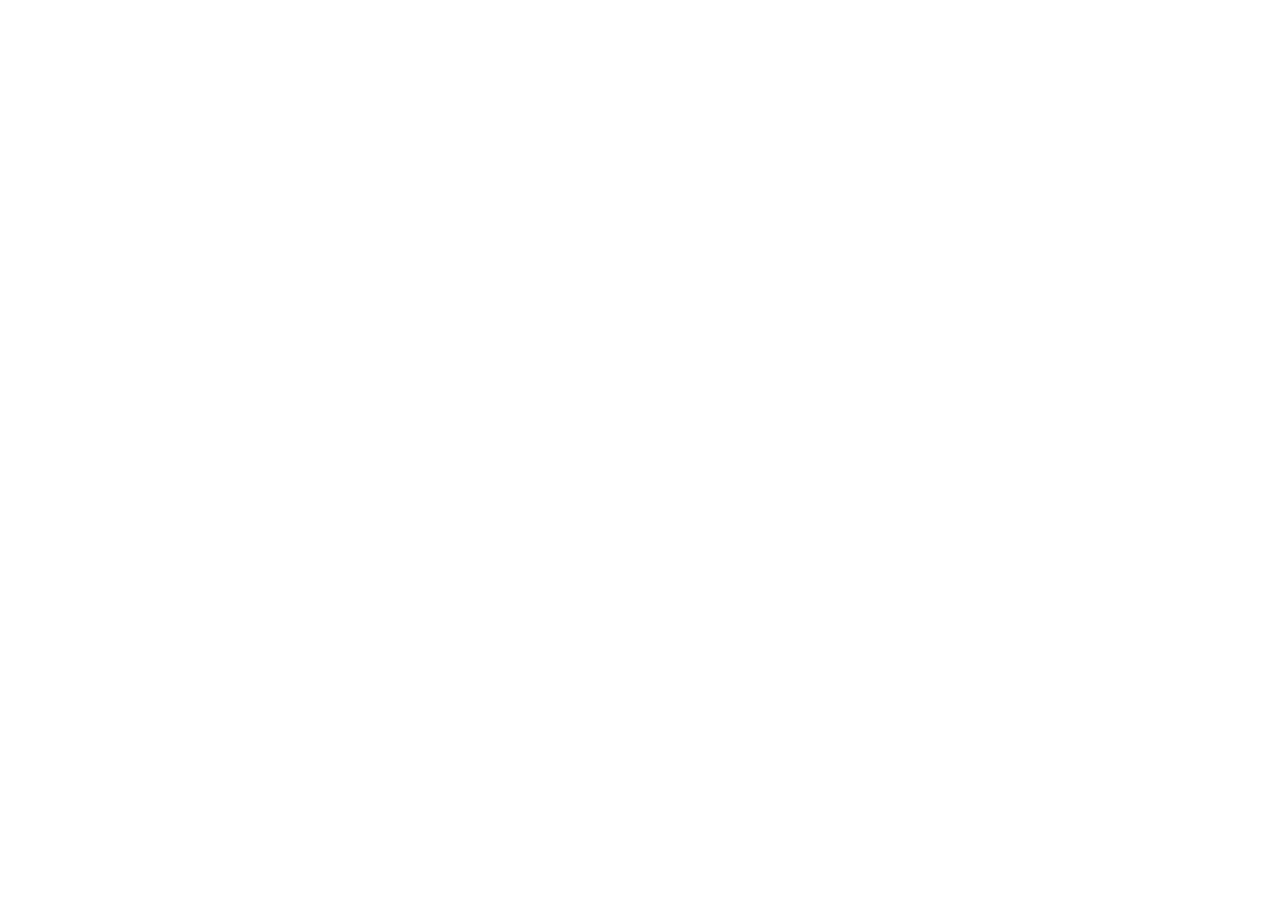
==== docs/index.html @ 8fde54ff "first commit" ====
<!DOCTYPE html>
<html lang="ja">
  <head>
    <meta charset="UTF-8" />
    <meta name="viewport" content="width=device-width, initial-scale=1.0" />
    <title>Your Name | Web名刺</title>
    <meta name="description" content="Your Name のWeb名刺です。" />
    <link rel="stylesheet" href="./style.css" />
  </head>
  <body>
    <!--
      ここは空の雛形です。
      /web-card スキルが要件を聞き、このファイルを丸ごと書き換えます。
      自分でここを直接編集する必要はありません。
    -->
    <script src="./script.js"></script>
  </body>
</html>
---- docs/style.css ----
/*
  空の雛形です。
  /web-card スキルが要件を聞いてから、このファイルを丸ごと書き換えます。
*/

/* CSS 変数だけ残しておきます。色の希望はここを変えると全体に反映されます */
:root {
  --bg: #14110f;
  --card: #1e1a17;
  --text: #f3ebe3;
  --muted: #b3a79c;
  --line: rgba(243, 235, 227, 0.12);
  --accent: #e07a5f;
}

* {
  box-sizing: border-box;
}

html,
body {
  margin: 0;
  min-height: 100%;
}
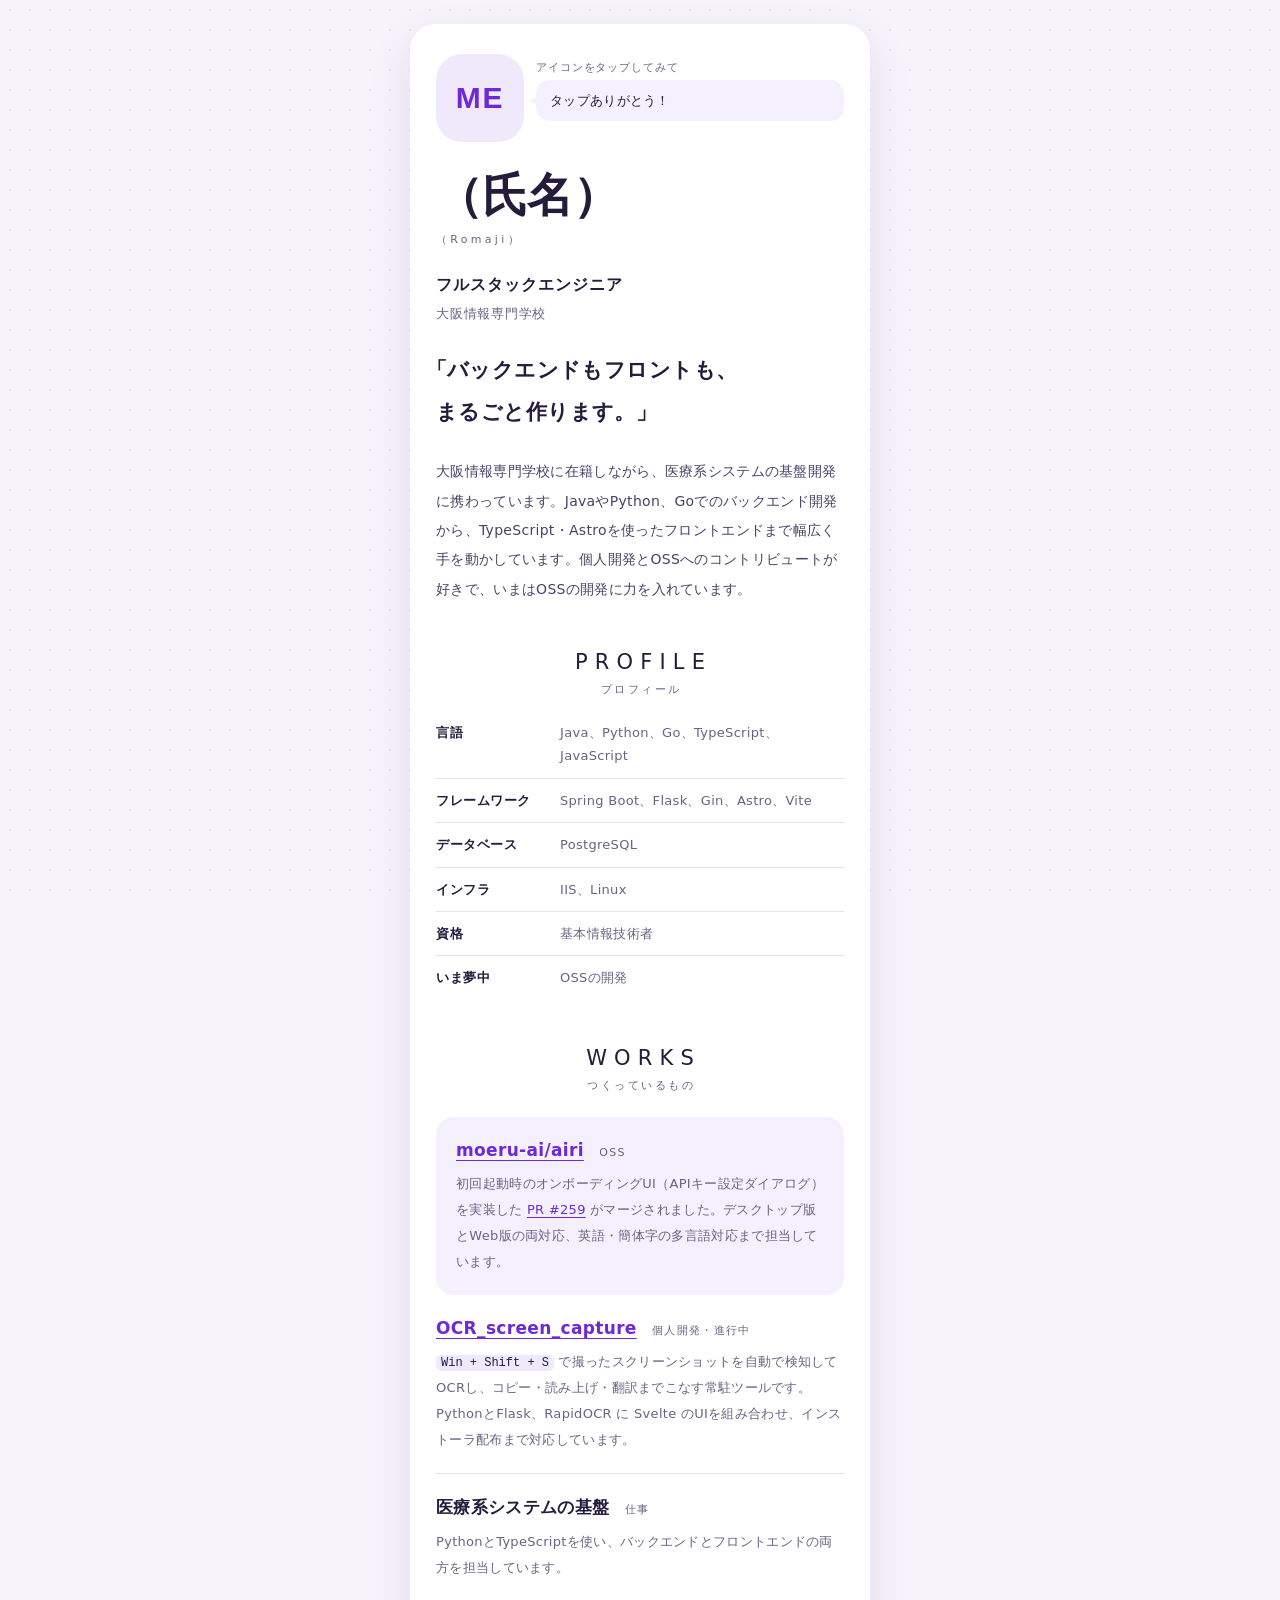
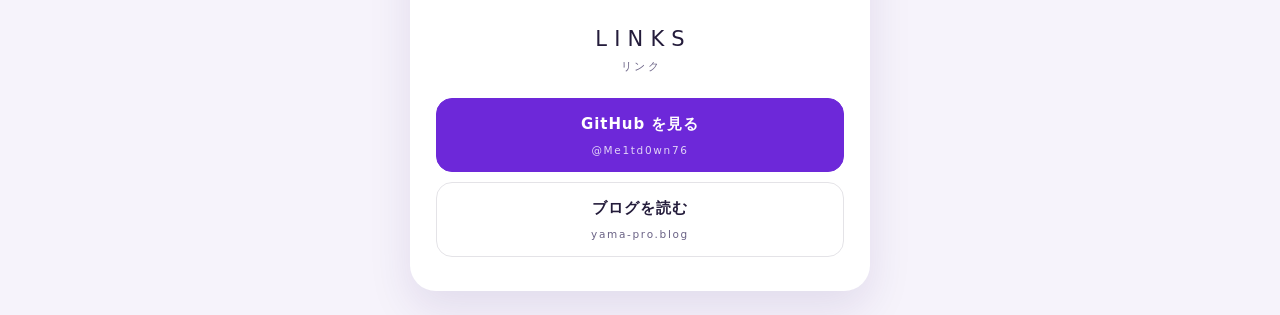
==== commit 1c080d8f: "chore: starter を docs に反映 [skip actions]" ====
--- a/docs/index.html
+++ b/docs/index.html
@@ -3,16 +3,121 @@
   <head>
     <meta charset="UTF-8" />
     <meta name="viewport" content="width=device-width, initial-scale=1.0" />
-    <title>Your Name | Web名刺</title>
-    <meta name="description" content="Your Name のWeb名刺です。" />
+    <title>（氏名） | Web名刺</title>
+    <meta name="description" content="（氏名）のWeb名刺です。フルスタックエンジニア、大阪情報専門学校。" />
+    <meta name="theme-color" content="#f6f3fb" media="(prefers-color-scheme: light)" />
+    <meta name="theme-color" content="#14101f" media="(prefers-color-scheme: dark)" />
+    <meta property="og:type" content="profile" />
+    <meta property="og:title" content="（氏名） | Web名刺" />
+    <meta property="og:description" content="フルスタックエンジニア、大阪情報専門学校。" />
     <link rel="stylesheet" href="./style.css" />
   </head>
   <body>
     <!--
-      ここは空の雛形です。
-      /web-card スキルが要件を聞き、このファイルを丸ごと書き換えます。
-      自分でここを直接編集する必要はありません。
+      ★ 自分で書き換えるところ
+      1. <title> / description / og:title の「（氏名）」
+      2. 下の <h1 class="name"> の「（氏名）」と <p class="romaji"> の「（Romaji）」
+      3. アイコン画像を starter/assets/avatar.png として置く
+         （画像を置くまでは data-fallback の文字がアイコンに表示されます）
+      4. あいさつのセリフは script.js の greetings を編集してください
     -->
+    <main class="card">
+      <header class="intro">
+        <div class="hello">
+          <button class="stamp" type="button" data-fallback="ME" aria-label="あいさつを切り替える">
+            <img src="./assets/avatar.png" alt="" width="88" height="88" fetchpriority="high" />
+          </button>
+          <div class="hello-talk">
+            <p class="hint">アイコンをタップしてみて</p>
+            <p class="bubble" id="greeting" aria-live="polite">タップありがとう！</p>
+          </div>
+        </div>
+
+        <h1 class="name">（氏名）</h1>
+        <p class="romaji" translate="no">（Romaji）</p>
+
+        <p class="role">フルスタックエンジニア</p>
+        <p class="meta">大阪情報専門学校</p>
+
+        <p class="lede">「バックエンドもフロントも、まるごと作ります。」</p>
+
+        <p class="about">大阪情報専門学校に在籍しながら、医療系システムの基盤開発に携わっています。JavaやPython、Goでのバックエンド開発から、TypeScript・Astroを使ったフロントエンドまで幅広く手を動かしています。個人開発とOSSへのコントリビュートが好きで、いまはOSSの開発に力を入れています。</p>
+      </header>
+
+      <section class="block reveal">
+        <h2>
+          <span class="en" translate="no">PROFILE</span>
+          <span class="ja">プロフィール</span>
+        </h2>
+        <dl class="facts">
+          <dt>言語</dt>
+          <dd translate="no">Java、Python、Go、TypeScript、JavaScript</dd>
+
+          <dt>フレームワーク</dt>
+          <dd translate="no">Spring&nbsp;Boot、Flask、Gin、Astro、Vite</dd>
+
+          <dt>データベース</dt>
+          <dd translate="no">PostgreSQL</dd>
+
+          <dt>インフラ</dt>
+          <dd translate="no">IIS、Linux</dd>
+
+          <dt>資格</dt>
+          <dd>基本情報技術者</dd>
+
+          <dt>いま夢中</dt>
+          <dd>OSSの開発</dd>
+        </dl>
+      </section>
+
+      <section class="block reveal">
+        <h2>
+          <span class="en" translate="no">WORKS</span>
+          <span class="ja">つくっているもの</span>
+        </h2>
+        <ul class="works">
+          <li class="work work-lead">
+            <h3>
+              <a href="https://github.com/moeru-ai/airi" target="_blank" rel="noopener noreferrer" translate="no">moeru-ai/airi</a>
+              <span class="kind">OSS</span>
+            </h3>
+            <p>初回起動時のオンボーディングUI（APIキー設定ダイアログ）を実装した <a href="https://github.com/moeru-ai/airi/pull/259" target="_blank" rel="noopener noreferrer" translate="no">PR&nbsp;#259</a> がマージされました。デスクトップ版とWeb版の両対応、英語・簡体字の多言語対応まで担当しています。</p>
+          </li>
+          <li class="work">
+            <h3>
+              <a href="https://github.com/Me1td0wn76/OCR_screen_capture" target="_blank" rel="noopener noreferrer" translate="no">OCR_screen_capture</a>
+              <span class="kind">個人開発・進行中</span>
+            </h3>
+            <p><code translate="no">Win&nbsp;+&nbsp;Shift&nbsp;+&nbsp;S</code> で撮ったスクリーンショットを自動で検知してOCRし、コピー・読み上げ・翻訳までこなす常駐ツールです。PythonとFlask、RapidOCR に Svelte のUIを組み合わせ、インストーラ配布まで対応しています。</p>
+          </li>
+          <li class="work">
+            <h3>
+              医療系システムの基盤
+              <span class="kind">仕事</span>
+            </h3>
+            <p>PythonとTypeScriptを使い、バックエンドとフロントエンドの両方を担当しています。</p>
+          </li>
+        </ul>
+      </section>
+
+      <section class="block reveal">
+        <h2>
+          <span class="en" translate="no">LINKS</span>
+          <span class="ja">リンク</span>
+        </h2>
+        <nav class="links" aria-label="リンク">
+          <a class="btn btn-main" href="https://github.com/Me1td0wn76" target="_blank" rel="noopener noreferrer">
+            GitHub を見る
+            <span class="btn-sub" translate="no">@Me1td0wn76</span>
+          </a>
+          <a class="btn" href="https://yama-pro.blog/" target="_blank" rel="noopener noreferrer">
+            ブログを読む
+            <span class="btn-sub" translate="no">yama-pro.blog</span>
+          </a>
+        </nav>
+      </section>
+    </main>
+
     <script src="./script.js"></script>
   </body>
 </html>
--- a/docs/style.css
+++ b/docs/style.css
@@ -1,16 +1,62 @@
 /*
-  空の雛形です。
-  /web-card スキルが要件を聞いてから、このファイルを丸ごと書き換えます。
+  Web名刺のスタイル。
+  色や角丸を変えたいときは、まずこの :root の変数だけを触ってください。
+
+  デザインの方針:
+  - NFCカードをタップして開かれるページなので、まずアイコンが挨拶をする
+  - 名前が主役。左揃えで、名刺と同じ読み順にする
+  - 色は紫ひとつだけ。強調は色ではなく、文字の大きさと余白でつくる
+  - 見出しは、字間を空けた欧文に小さな和文を添える組み方にする
+  - 動きは「弾む」方向にそろえる（scale と rotate）。速く、短く終わらせる
 */
 
-/* CSS 変数だけ残しておきます。色の希望はここを変えると全体に反映されます */
 :root {
-  --bg: #14110f;
-  --card: #1e1a17;
-  --text: #f3ebe3;
-  --muted: #b3a79c;
-  --line: rgba(243, 235, 227, 0.12);
-  --accent: #e07a5f;
+  color-scheme: light dark;
+
+  --paper: #f6f3fb;
+  --dot: rgba(109, 40, 217, 0.11);
+  --card: #ffffff;
+  --tile: #f4f0fd;
+  --ink: #241c3b;
+  --ink-mid: #4a4266;
+  --ink-soft: #6a6285;
+  --rule: rgba(36, 28, 59, 0.12);
+  --violet: #6d28d9;
+  --on-violet: #ffffff;
+  --wash: rgba(109, 40, 217, 0.1);
+  --shadow: 0 18px 44px rgba(52, 22, 104, 0.1);
+
+  --radius-card: 26px;
+  --radius-tile: 18px;
+  --radius-btn: 16px;
+  --radius-stamp: 26px;
+
+  /* 丸ゴシックがある端末では、やわらかい字面になります */
+  --font:
+    "Hiragino Maru Gothic ProN", "M PLUS Rounded 1c", "Hiragino Sans",
+    "Yu Gothic Medium", "Yu Gothic", Meiryo, system-ui, -apple-system, sans-serif;
+  --font-mono: ui-monospace, SFMono-Regular, Menlo, Consolas, monospace;
+
+  /* 弾む動きのカーブ。行き過ぎて少し戻る */
+  --spring: cubic-bezier(0.34, 1.56, 0.64, 1);
+}
+
+/* 端末がダークモードのときだけ、色を差し替えます */
+@media (prefers-color-scheme: dark) {
+  :root {
+    --paper: #14101f;
+    --dot: rgba(183, 156, 255, 0.12);
+    --card: #1f1833;
+    --tile: #2a2144;
+    --ink: #f1ecff;
+    --ink-mid: #cdc4e6;
+    --ink-soft: #a79cc4;
+    --rule: rgba(241, 236, 255, 0.14);
+    --violet: #b79cff;
+    --on-violet: #1a1230;
+    --wash: rgba(183, 156, 255, 0.16);
+    --shadow: 0 18px 44px rgba(0, 0, 0, 0.45);
+  }
 }
 
 * {
@@ -22,3 +68,519 @@
   margin: 0;
   min-height: 100%;
 }
+
+body {
+  min-height: 100dvh;
+  display: grid;
+  place-items: center;
+  padding:
+    max(24px, env(safe-area-inset-top))
+    max(16px, env(safe-area-inset-right))
+    max(24px, env(safe-area-inset-bottom))
+    max(16px, env(safe-area-inset-left));
+  color: var(--ink);
+  background-color: var(--paper);
+  background-image: radial-gradient(var(--dot) 1px, transparent 1px);
+  background-size: 20px 20px;
+  background-attachment: fixed;
+  font-family: var(--font);
+  font-size: 15px;
+  line-height: 1.8;
+  letter-spacing: 0.02em;
+  -webkit-text-size-adjust: 100%;
+  -webkit-tap-highlight-color: rgba(109, 40, 217, 0.15);
+}
+
+h1,
+h2,
+h3,
+p,
+ul,
+dl,
+dd {
+  margin: 0;
+}
+
+a {
+  color: var(--violet);
+  text-decoration-thickness: 1px;
+  text-underline-offset: 3px;
+  touch-action: manipulation;
+}
+
+a:hover {
+  text-decoration-thickness: 2px;
+}
+
+:focus-visible {
+  outline: 2px solid var(--violet);
+  outline-offset: 3px;
+}
+
+.card {
+  width: min(460px, 100%);
+  padding: 30px 26px 34px;
+  border-radius: var(--radius-card);
+  background: var(--card);
+  box-shadow: var(--shadow);
+  animation: card-in 0.5s var(--spring) both;
+}
+
+/* ---------- あいさつ ---------- */
+
+.hello {
+  display: flex;
+  align-items: flex-start;
+  gap: 12px;
+}
+
+.stamp {
+  position: relative;
+  flex: none;
+  width: 88px;
+  height: 88px;
+  padding: 0;
+  border: none;
+  border-radius: var(--radius-stamp);
+  background: var(--wash);
+  overflow: hidden;
+  cursor: pointer;
+  touch-action: manipulation;
+  animation: stamp-in 0.5s 0.08s var(--spring) both;
+}
+
+.stamp img {
+  width: 100%;
+  height: 100%;
+  object-fit: cover;
+  display: block;
+}
+
+/* 画像がまだ無いときは、代わりの文字を表示します */
+.stamp.is-fallback img {
+  display: none;
+}
+
+.stamp.is-fallback::after {
+  content: attr(data-fallback);
+  display: grid;
+  place-items: center;
+  width: 100%;
+  height: 100%;
+  color: var(--violet);
+  font-size: 30px;
+  font-weight: 700;
+  letter-spacing: 0.06em;
+}
+
+.stamp.is-wiggle {
+  animation: wiggle 0.45s ease;
+}
+
+.hello-talk {
+  flex: 1;
+  min-width: 0;
+  padding-top: 6px;
+}
+
+.hint {
+  margin-bottom: 5px;
+  color: var(--ink-soft);
+  font-size: 11px;
+  line-height: 1.4;
+  letter-spacing: 0.08em;
+  animation: bob 1.8s 1.6s ease-in-out infinite;
+}
+
+.bubble {
+  position: relative;
+  padding: 10px 14px;
+  border-radius: 14px;
+  background: var(--tile);
+  font-size: 13px;
+  line-height: 1.65;
+  text-wrap: pretty;
+  word-break: auto-phrase;
+  animation: bubble-in 0.4s 0.7s var(--spring) both;
+}
+
+.bubble::before {
+  content: "";
+  position: absolute;
+  top: 14px;
+  left: -6px;
+  width: 12px;
+  height: 14px;
+  background: var(--tile);
+  clip-path: polygon(0 45%, 100% 0, 100% 100%);
+}
+
+/* ---------- 名前まわり ---------- */
+
+.name {
+  margin-top: 28px;
+  font-size: 46px;
+  font-weight: 700;
+  line-height: 1.12;
+  letter-spacing: -0.01em;
+  font-feature-settings: "palt" 1;
+  text-wrap: balance;
+}
+
+/* 1文字ずつ順番に出てきます（script.js が文字を分けます） */
+.name .ch {
+  display: inline-block;
+  animation: char-in 0.4s var(--spring) both;
+}
+
+/* 大きな名前に、小さく字間を空けたローマ字を添えます */
+.romaji {
+  margin-top: 10px;
+  color: var(--ink-soft);
+  font-size: 11px;
+  font-weight: 500;
+  line-height: 1.4;
+  letter-spacing: 0.3em;
+}
+
+.role {
+  margin-top: 24px;
+  font-size: 16px;
+  font-weight: 700;
+  letter-spacing: 0.06em;
+}
+
+.meta {
+  margin-top: 3px;
+  color: var(--ink-soft);
+  font-size: 12.5px;
+  letter-spacing: 0.06em;
+}
+
+/* 色ではなく、大きさと余白で目立たせます */
+.lede {
+  margin-top: 24px;
+  color: var(--ink);
+  font-size: 21px;
+  font-weight: 700;
+  line-height: 2;
+  letter-spacing: 0.02em;
+  text-indent: -0.5em;
+  font-feature-settings: "palt" 1;
+  text-wrap: balance;
+  word-break: auto-phrase;
+}
+
+.about {
+  margin-top: 24px;
+  color: var(--ink-mid);
+  font-size: 14px;
+  line-height: 2.1;
+  text-wrap: pretty;
+}
+
+/* ---------- ブロックの見出し ---------- */
+
+.block {
+  margin-top: 46px;
+}
+
+.block h2 {
+  margin-bottom: 24px;
+  text-align: center;
+}
+
+/* 字間を空けた分、右にずれるので text-indent で中央に戻します */
+.block h2 .en {
+  display: block;
+  font-size: 21px;
+  font-weight: 500;
+  line-height: 1.2;
+  letter-spacing: 0.34em;
+  text-indent: 0.34em;
+}
+
+.block h2 .ja {
+  display: block;
+  margin-top: 7px;
+  color: var(--ink-soft);
+  font-size: 10.5px;
+  font-weight: 500;
+  line-height: 1.4;
+  letter-spacing: 0.24em;
+  text-indent: 0.24em;
+}
+
+/* ---------- プロフィール ---------- */
+
+.facts {
+  display: grid;
+  grid-template-columns: 7.6em 1fr;
+}
+
+.facts dt,
+.facts dd {
+  padding: 10px 0;
+  border-top: 1px solid var(--rule);
+  font-size: 13px;
+  line-height: 1.8;
+}
+
+.facts dt {
+  font-weight: 700;
+  letter-spacing: 0.04em;
+}
+
+.facts dd {
+  padding-left: 10px;
+  color: var(--ink-soft);
+}
+
+.facts dt:first-of-type,
+.facts dd:first-of-type {
+  padding-top: 0;
+  border-top: none;
+}
+
+/* ---------- つくっているもの ---------- */
+
+.works {
+  padding: 0;
+  list-style: none;
+}
+
+/* 一番見せたいものだけ、面を敷いて浮かせます */
+.work-lead {
+  padding: 20px;
+  border-radius: var(--radius-tile);
+  background: var(--tile);
+}
+
+.work + .work {
+  margin-top: 20px;
+  padding-top: 20px;
+  border-top: 1px solid var(--rule);
+}
+
+.work-lead + .work {
+  padding-top: 0;
+  border-top: none;
+}
+
+.work h3 {
+  font-size: 17px;
+  font-weight: 700;
+  line-height: 1.55;
+  letter-spacing: 0.02em;
+  text-wrap: balance;
+}
+
+.work h3 a {
+  overflow-wrap: anywhere;
+  text-underline-offset: 4px;
+}
+
+.kind {
+  margin-left: 9px;
+  color: var(--ink-soft);
+  font-size: 11px;
+  font-weight: 500;
+  letter-spacing: 0.12em;
+  white-space: nowrap;
+}
+
+.work p {
+  margin-top: 8px;
+  color: var(--ink-soft);
+  font-size: 13px;
+  line-height: 2;
+  text-wrap: pretty;
+}
+
+.work code {
+  padding: 1px 5px;
+  border-radius: 5px;
+  background: var(--wash);
+  color: var(--ink);
+  font-family: var(--font-mono);
+  font-size: 12px;
+  letter-spacing: 0;
+  overflow-wrap: anywhere;
+}
+
+/* ---------- リンク ---------- */
+
+.links {
+  display: grid;
+  gap: 10px;
+}
+
+.btn {
+  display: grid;
+  gap: 3px;
+  min-height: 62px;
+  padding: 12px 18px;
+  align-content: center;
+  border: 1px solid var(--rule);
+  border-radius: var(--radius-btn);
+  color: var(--ink);
+  font-size: 15px;
+  font-weight: 700;
+  letter-spacing: 0.06em;
+  text-align: center;
+  text-decoration: none;
+  touch-action: manipulation;
+  transition: background-color 0.12s ease, border-color 0.12s ease, transform 0.12s var(--spring);
+}
+
+.btn-sub {
+  color: var(--ink-soft);
+  font-size: 10.5px;
+  font-weight: 500;
+  letter-spacing: 0.16em;
+  overflow-wrap: anywhere;
+}
+
+.btn-main {
+  border-color: var(--violet);
+  color: var(--on-violet);
+  background: var(--violet);
+}
+
+.btn-main .btn-sub {
+  color: var(--on-violet);
+  opacity: 0.8;
+}
+
+.btn:hover {
+  border-color: var(--violet);
+  background: var(--wash);
+  transform: translateY(-2px);
+}
+
+.btn-main:hover {
+  background: var(--violet);
+  filter: brightness(1.08);
+}
+
+.btn:active {
+  transform: translateY(1px) scale(0.99);
+}
+
+/* ---------- 動き ---------- */
+
+@keyframes card-in {
+  from {
+    opacity: 0;
+    transform: translateY(18px) scale(0.98);
+  }
+}
+
+@keyframes stamp-in {
+  from {
+    opacity: 0;
+    transform: scale(0.5) rotate(-12deg);
+  }
+}
+
+@keyframes bubble-in {
+  from {
+    opacity: 0;
+    transform: translateX(-8px) scale(0.9);
+  }
+}
+
+@keyframes char-in {
+  from {
+    opacity: 0;
+    transform: translateY(14px) rotate(-6deg);
+  }
+}
+
+@keyframes bob {
+  0%,
+  100% {
+    transform: translateY(0);
+  }
+  50% {
+    transform: translateY(-3px);
+  }
+}
+
+@keyframes wiggle {
+  0%,
+  100% {
+    transform: rotate(0);
+  }
+  25% {
+    transform: rotate(-7deg) scale(1.05);
+  }
+  75% {
+    transform: rotate(7deg) scale(1.05);
+  }
+}
+
+/*
+  スクロールで現れるブロック。
+  JavaScript が動くときだけ隠すので、止まっていても内容は読めます。
+*/
+.js-motion .reveal {
+  opacity: 0;
+  transform: translateY(16px) scale(0.98);
+}
+
+.js-motion .reveal.is-in {
+  opacity: 1;
+  transform: none;
+  transition: opacity 0.45s ease, transform 0.55s var(--spring);
+}
+
+/* 動きを減らす設定の端末では、すべて静止させます */
+@media (prefers-reduced-motion: reduce) {
+  .card,
+  .stamp,
+  .bubble,
+  .hint,
+  .name .ch,
+  .stamp.is-wiggle {
+    animation: none;
+  }
+
+  .btn {
+    transition: none;
+  }
+
+  .btn:hover,
+  .btn:active {
+    transform: none;
+  }
+}
+
+/* ---------- 画面幅の調整 ---------- */
+
+@media (max-width: 360px) {
+  .card {
+    padding: 26px 20px 30px;
+  }
+
+  .stamp {
+    width: 76px;
+    height: 76px;
+  }
+
+  .name {
+    font-size: 38px;
+  }
+
+  .lede {
+    font-size: 18px;
+  }
+
+  .block h2 .en {
+    font-size: 19px;
+  }
+
+  .facts {
+    grid-template-columns: 7.2em 1fr;
+  }
+}
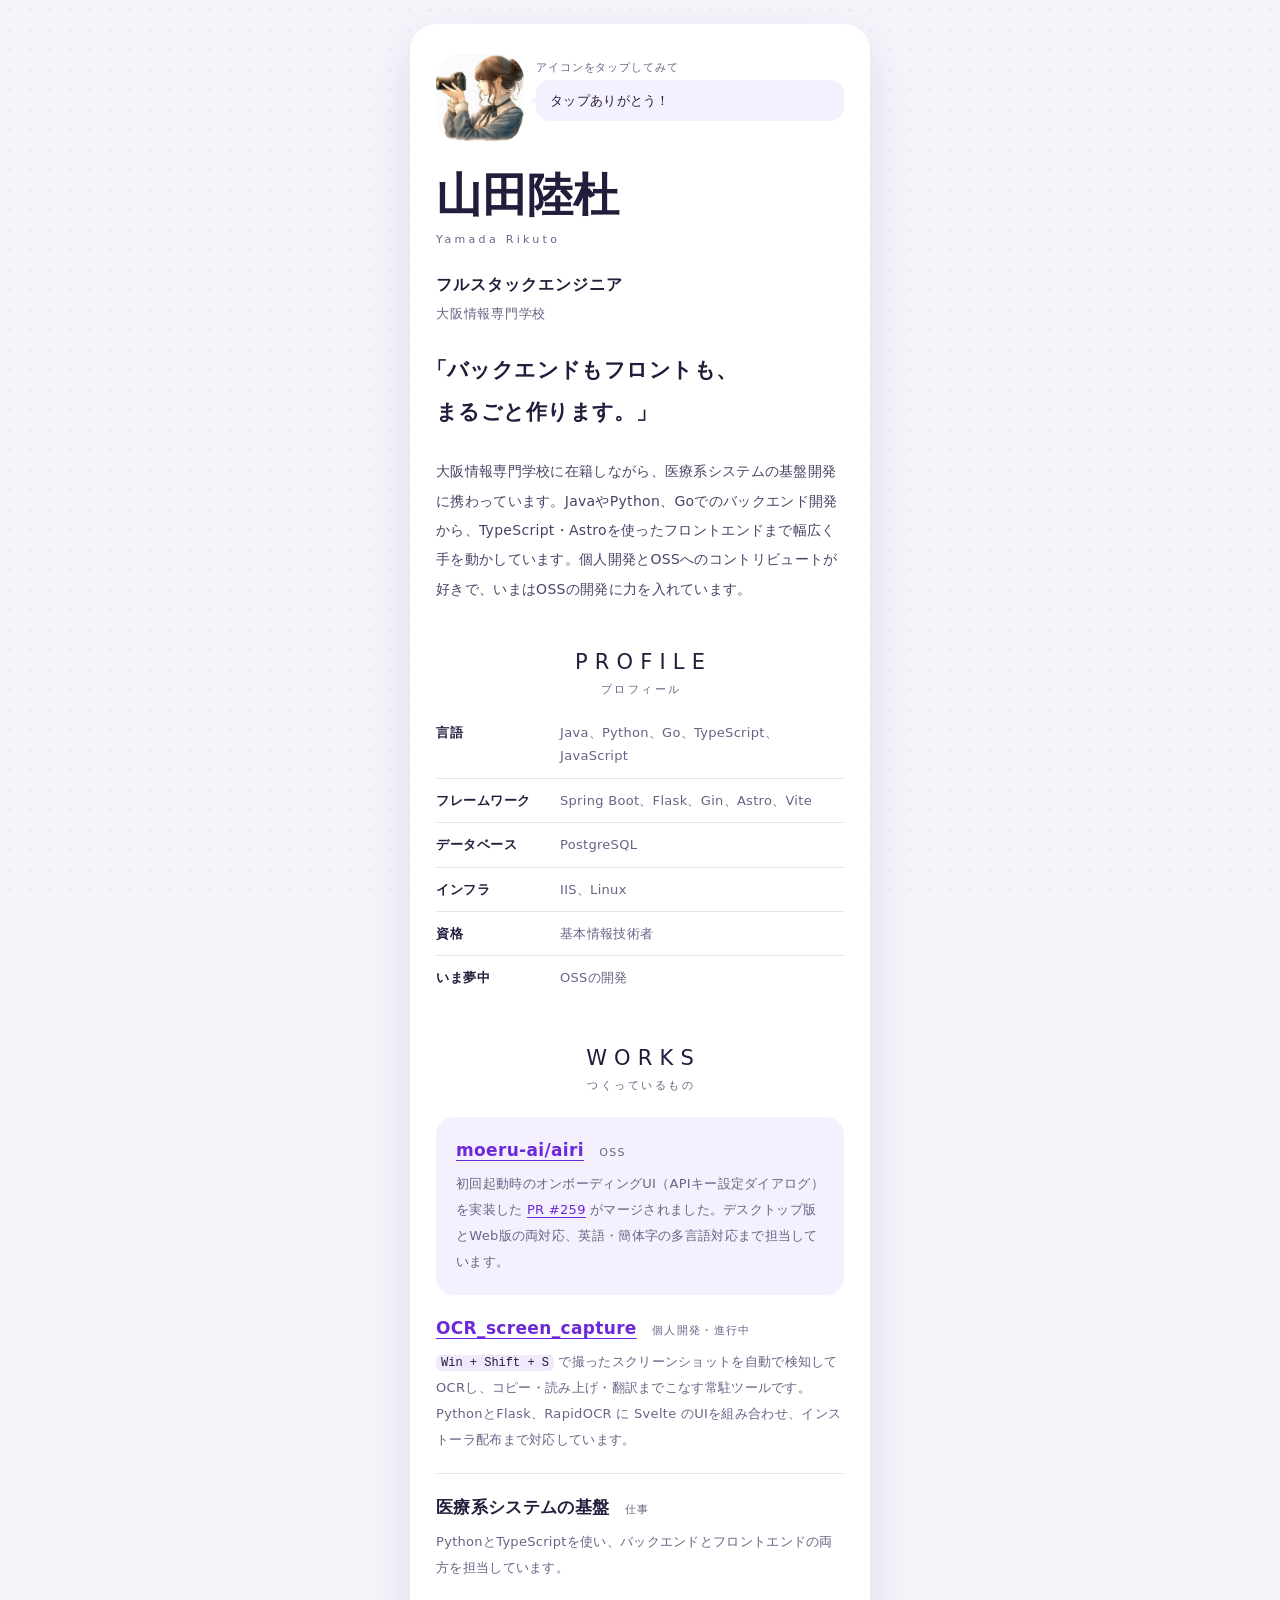
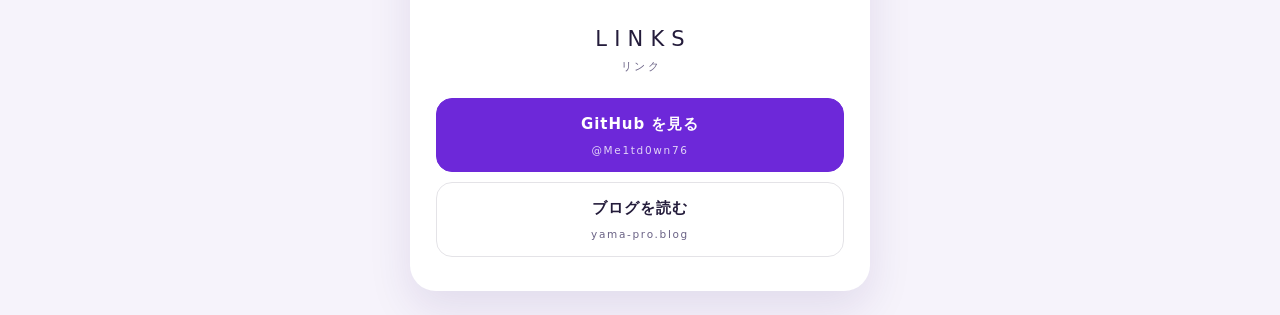
==== commit ae38948b: "chore: starter を docs に反映 [skip actions]" ====
--- a/docs/index.html
+++ b/docs/index.html
@@ -25,7 +25,7 @@
       <header class="intro">
         <div class="hello">
           <button class="stamp" type="button" data-fallback="ME" aria-label="あいさつを切り替える">
-            <img src="./assets/avatar.png" alt="" width="88" height="88" fetchpriority="high" />
+            <img src="./assets/avatar.jpg" alt="" width="88" height="88" fetchpriority="high" />
           </button>
           <div class="hello-talk">
             <p class="hint">アイコンをタップしてみて</p>
@@ -33,8 +33,8 @@
           </div>
         </div>
 
-        <h1 class="name">（氏名）</h1>
-        <p class="romaji" translate="no">（Romaji）</p>
+        <h1 class="name">山田 陸杜</h1>
+        <p class="romaji" translate="no">Yamada Rikuto</p>
 
         <p class="role">フルスタックエンジニア</p>
         <p class="meta">大阪情報専門学校</p>
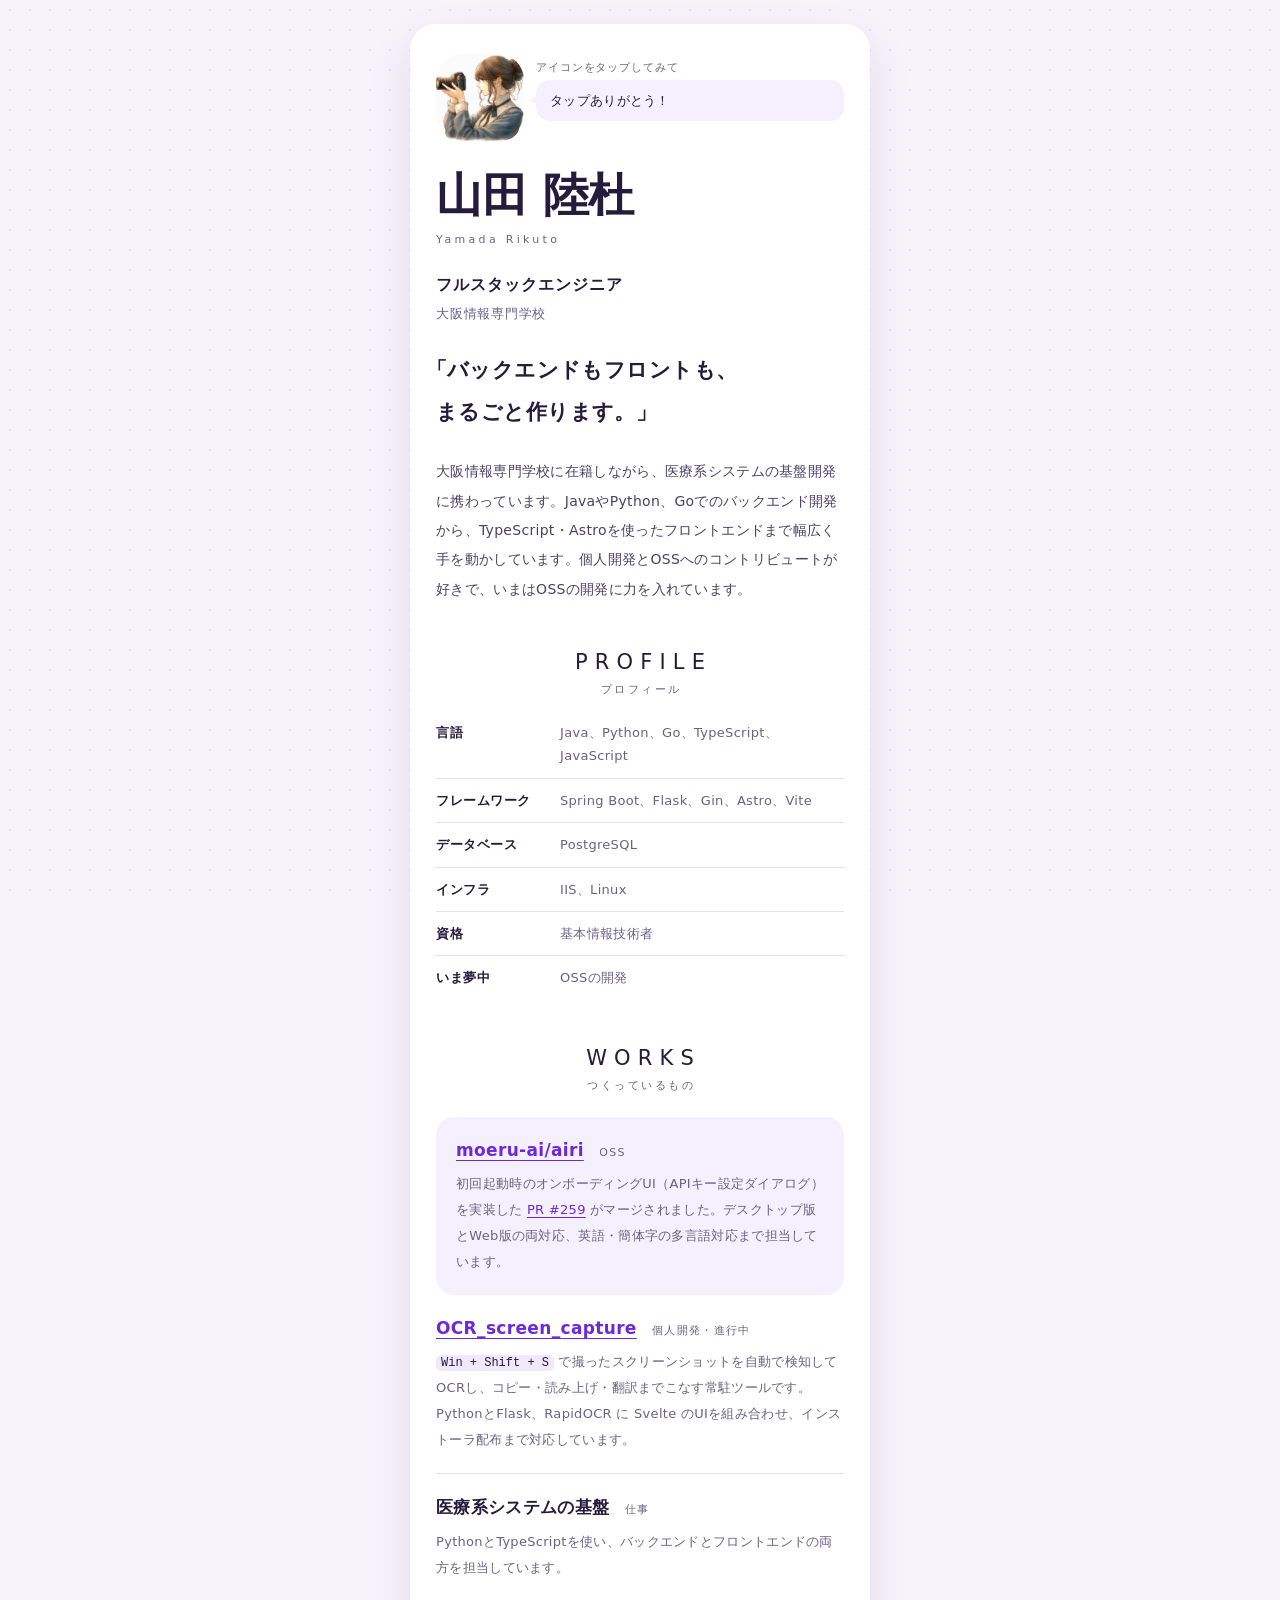
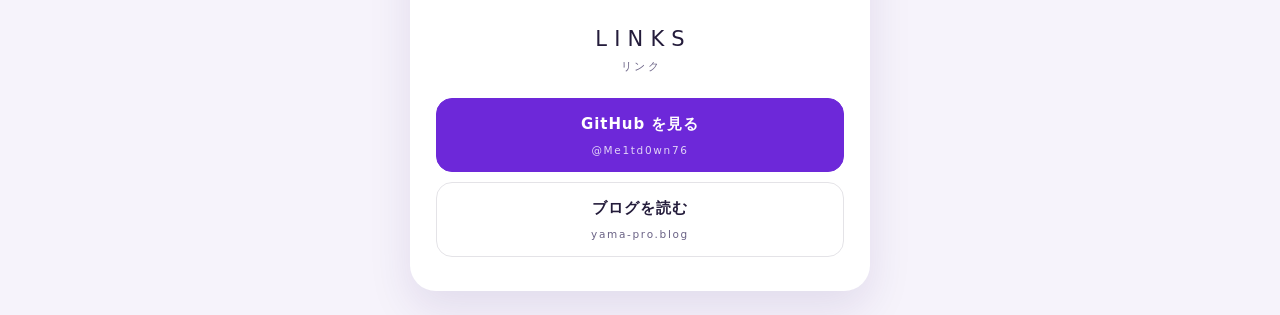
==== commit a0ce8c86: "chore: starter を docs に反映 [skip actions]" ====
--- a/docs/index.html
+++ b/docs/index.html
@@ -3,16 +3,49 @@
   <head>
     <meta charset="UTF-8" />
     <meta name="viewport" content="width=device-width, initial-scale=1.0" />
-    <title>（氏名） | Web名刺</title>
-    <meta name="description" content="（氏名）のWeb名刺です。フルスタックエンジニア、大阪情報専門学校。" />
+    <title>Web名刺</title>
+    <meta name="description" content="山田 陸杜のWeb名刺です。フルスタックエンジニア、大阪情報専門学校。" />
     <meta name="theme-color" content="#f6f3fb" media="(prefers-color-scheme: light)" />
     <meta name="theme-color" content="#14101f" media="(prefers-color-scheme: dark)" />
     <meta property="og:type" content="profile" />
-    <meta property="og:title" content="（氏名） | Web名刺" />
+    <meta property="og:title" content="山田 陸杜 | Web名刺" />
     <meta property="og:description" content="フルスタックエンジニア、大阪情報専門学校。" />
     <link rel="stylesheet" href="./style.css" />
+    <!--
+      読み込み画面を出すための合図です。
+      JavaScript が動かない端末と、「動きを減らす」設定の端末では
+      読み込み画面は出ず、いきなり本文が表示されます。
+    -->
+    <script>
+      if (!window.matchMedia("(prefers-reduced-motion: reduce)").matches) {
+        document.documentElement.classList.add("is-loading");
+      }
+    </script>
   </head>
   <body>
+    <div class="loader" id="loader">
+      <div class="loader-box">
+        <div class="loader-track">
+          <div class="loader-hop" aria-hidden="true"></div>
+          <div
+            class="loader-bar"
+            id="gauge"
+            role="progressbar"
+            aria-label="読み込み中"
+            aria-valuemin="0"
+            aria-valuemax="100"
+            aria-valuenow="0"
+          >
+            <span class="loader-fill"></span>
+          </div>
+        </div>
+        <p class="loader-text">
+          <span class="loader-label" translate="no">LOADING…</span>
+          <span class="loader-pct" id="percent" translate="no">0%</span>
+        </p>
+      </div>
+    </div>
+
     <!--
       ★ 自分で書き換えるところ
       1. <title> / description / og:title の「（氏名）」
--- a/docs/style.css
+++ b/docs/style.css
@@ -117,6 +117,136 @@
   outline-offset: 3px;
 }
 
+/* ---------- 読み込み画面 ---------- */
+
+/* JavaScript が動くときだけ表示します */
+.loader {
+  position: fixed;
+  inset: 0;
+  z-index: 10;
+  display: none;
+  place-items: center;
+  background-color: var(--paper);
+  background-image: radial-gradient(var(--dot) 1px, transparent 1px);
+  background-size: 20px 20px;
+}
+
+/* 読み込み中と、消えていく途中だけ表示します */
+.is-loading .loader,
+.loader.is-done {
+  display: grid;
+}
+
+.loader[hidden] {
+  display: none;
+}
+
+/* 読み込み中は後ろの本文を動かさないようにします */
+html.is-loading,
+html.is-loading body {
+  overflow: hidden;
+}
+
+/* 本文の登場アニメーションは、読み込みが終わるまで止めておきます */
+.is-loading .card,
+.is-loading .stamp,
+.is-loading .bubble,
+.is-loading .hint,
+.is-loading .name .ch {
+  animation-play-state: paused;
+}
+
+.loader-box {
+  width: min(240px, 66vw);
+}
+
+.loader-track {
+  position: relative;
+  padding-top: 38px;
+}
+
+/* ゲージの先頭を、目のついた四角がぴょんぴょん跳ねながら進みます */
+.loader-hop {
+  position: absolute;
+  top: 2px;
+  left: 0;
+  width: 30px;
+  height: 30px;
+  margin-left: -15px;
+  border-radius: 10px;
+  background: var(--violet);
+  animation:
+    hop 0.5s ease-in-out infinite,
+    walk var(--dur, 1200ms) linear forwards;
+}
+
+.loader-hop::before,
+.loader-hop::after {
+  content: "";
+  position: absolute;
+  top: 11px;
+  width: 4.5px;
+  height: 4.5px;
+  border-radius: 50%;
+  background: var(--card);
+}
+
+.loader-hop::before {
+  left: 7px;
+}
+
+.loader-hop::after {
+  right: 7px;
+}
+
+/* 読み終わったら、うれしそうに跳ねます */
+.loader-hop.is-done {
+  left: 100%;
+  animation: cheer 0.4s ease;
+}
+
+.loader-bar {
+  height: 12px;
+  border-radius: 999px;
+  background: var(--wash);
+  overflow: hidden;
+}
+
+.loader-fill {
+  display: block;
+  width: 0;
+  height: 100%;
+  border-radius: 999px;
+  background: var(--violet);
+  animation: fill var(--dur, 1200ms) linear forwards;
+}
+
+.loader-text {
+  display: flex;
+  align-items: baseline;
+  justify-content: space-between;
+  margin-top: 14px;
+}
+
+.loader-label {
+  color: var(--ink-soft);
+  font-size: 10.5px;
+  font-weight: 500;
+  letter-spacing: 0.3em;
+}
+
+.loader-pct {
+  font-size: 12px;
+  font-weight: 700;
+  font-variant-numeric: tabular-nums;
+  letter-spacing: 0.04em;
+}
+
+.loader.is-done {
+  pointer-events: none;
+  animation: loader-out 0.4s ease forwards;
+}
+
 .card {
   width: min(460px, 100%);
   padding: 30px 26px 34px;
@@ -507,6 +637,46 @@
   }
 }
 
+@keyframes fill {
+  to {
+    width: 100%;
+  }
+}
+
+@keyframes walk {
+  to {
+    left: 100%;
+  }
+}
+
+@keyframes hop {
+  0%,
+  100% {
+    transform: translateY(0);
+  }
+  50% {
+    transform: translateY(-8px) scaleY(1.06);
+  }
+}
+
+@keyframes cheer {
+  0% {
+    transform: translateY(0) rotate(0);
+  }
+  45% {
+    transform: translateY(-18px) rotate(-14deg);
+  }
+  100% {
+    transform: translateY(0) rotate(0);
+  }
+}
+
+@keyframes loader-out {
+  to {
+    opacity: 0;
+  }
+}
+
 @keyframes wiggle {
   0%,
   100% {
